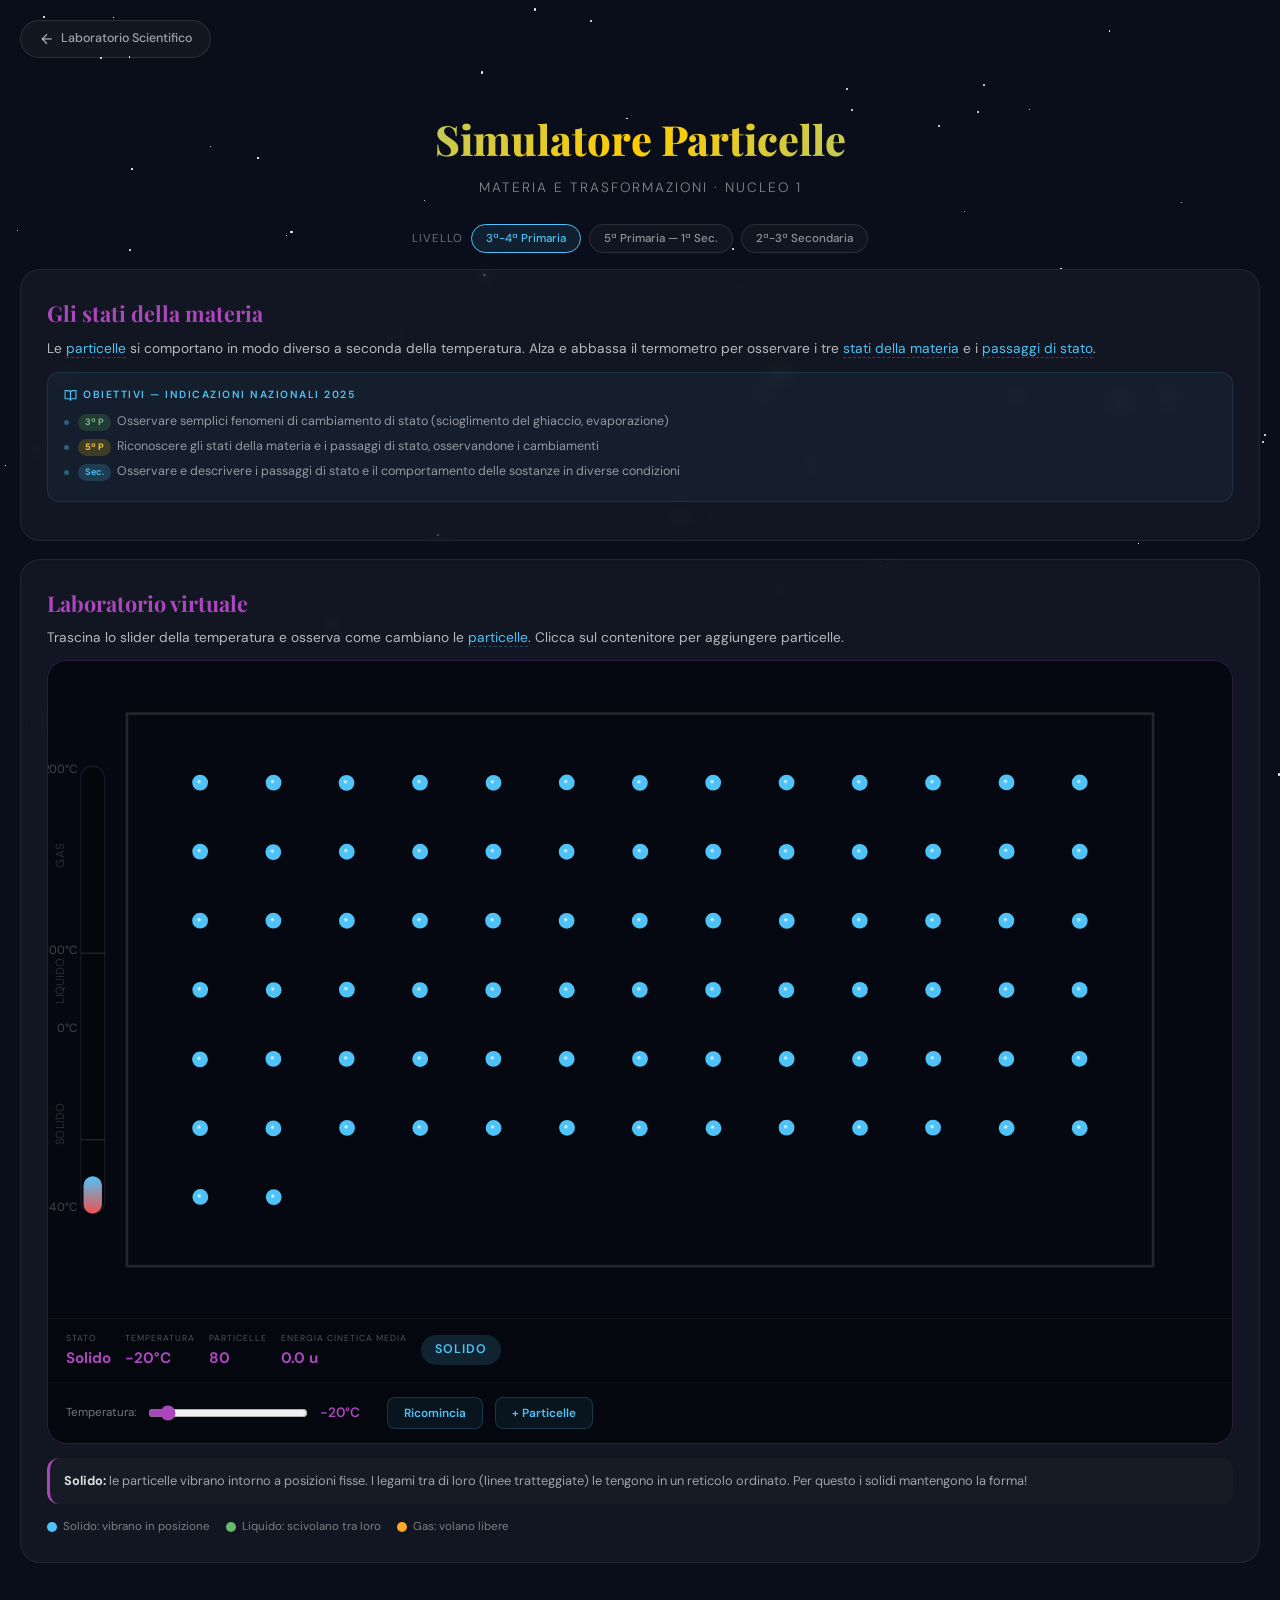
==== n1-particelle.html @ 4020f4d3 "Add files via upload" ====
<!DOCTYPE html>
<html lang="it">
<head>
<meta charset="UTF-8">
<meta name="viewport" content="width=device-width, initial-scale=1.0">
<title>Simulatore Particelle — Laboratorio Scientifico</title>
<link href="https://fonts.googleapis.com/css2?family=DM+Sans:ital,wght@0,300;0,400;0,500;0,600;0,700;1,400&family=Playfair+Display:wght@600;700;800&display=swap" rel="stylesheet">
<link rel="stylesheet" href="shared.css">
<style>
:root { --nucleo-color: var(--n1); }
.sim-box { position:relative; border-radius:var(--radius-lg); overflow:hidden; background:#060a14; border:1px solid var(--n1border); }
#simCanvas { display:block; width:100%; cursor:pointer; }
.sim-strip { display:flex; flex-wrap:wrap; gap:14px; padding:12px 18px; background:rgba(0,0,0,.3); border-top:1px solid rgba(255,255,255,.04); align-items:center; }
.sim-strip .info { display:flex; flex-direction:column; gap:1px; }
.sim-strip .info .lb { font-size:.55rem; text-transform:uppercase; letter-spacing:1px; color:rgba(255,255,255,.3); }
.sim-strip .info .vl { font-size:.95rem; font-weight:700; color:var(--n1); font-variant-numeric:tabular-nums; }
.ctrl-row { display:flex; flex-wrap:wrap; gap:12px; padding:14px 18px; background:rgba(0,0,0,.35); border-top:1px solid rgba(255,255,255,.04); align-items:center; }
.ctrl-row label { font-size:.72rem; color:rgba(255,255,255,.45); white-space:nowrap; }
.ctrl-row input[type="range"] { width:160px; accent-color:var(--n1); }
.ctrl-row .val { color:var(--n1); font-size:.85rem; font-weight:600; min-width:55px; }
.thermo { width:30px; height:140px; background:rgba(0,0,0,.4); border-radius:15px; border:1px solid rgba(255,255,255,.08); position:relative; overflow:hidden; flex-shrink:0; }
.thermo-fill { position:absolute; bottom:0; left:0; right:0; border-radius:0 0 14px 14px; transition:height .3s, background .3s; }
.thermo-label { position:absolute; top:-18px; left:50%; transform:translateX(-50%); font-size:.55rem; color:rgba(255,255,255,.35); text-transform:uppercase; letter-spacing:1px; white-space:nowrap; }
.state-badge { padding:5px 14px; border-radius:20px; font-size:.78rem; font-weight:600; text-transform:uppercase; letter-spacing:1px; transition:var(--transition); }
.state-solid { background:rgba(79,195,247,.15); color:#4fc3f7; }
.state-liquid { background:rgba(102,187,106,.15); color:#66bb6a; }
.state-gas { background:rgba(255,152,0,.15); color:#ffa726; }
.state-plasma { background:rgba(244,67,54,.15); color:#ef5350; }
.legend { display:flex; gap:16px; flex-wrap:wrap; margin-top:14px; }
.legend-item { display:flex; align-items:center; gap:6px; font-size:.72rem; color:rgba(255,255,255,.45); }
.legend-dot { width:10px; height:10px; border-radius:50%; }
</style>
</head>
<body>
<div class="stars-container" id="starsContainer"></div>
<div class="app-container">
  <a href="index.html" class="back-btn"><svg viewBox="0 0 24 24" fill="none" stroke="currentColor" stroke-width="2"><line x1="19" y1="12" x2="5" y2="12"/><polyline points="12 19 5 12 12 5"/></svg> Laboratorio Scientifico</a>
  <header class="page-header">
    <h1>Simulatore Particelle</h1>
    <div class="subtitle">Materia e trasformazioni &middot; Nucleo 1</div>
  </header>
  <div class="complexity-bar">
    <span class="complexity-label">Livello</span>
    <button class="complexity-btn" data-level="1" onclick="setLevel(1)">3&ordf;-4&ordf; Primaria</button>
    <button class="complexity-btn" data-level="2" onclick="setLevel(2)">5&ordf; Primaria &mdash; 1&ordf; Sec.</button>
    <button class="complexity-btn" data-level="3" onclick="setLevel(3)">2&ordf;-3&ordf; Secondaria</button>
  </div>

  <div class="section-panel">
    <h2>Gli stati della materia</h2>
    <p>Le <span class="iper" data-iper="particelle">particelle</span> si comportano in modo diverso a seconda della temperatura. Alza e abbassa il termometro per osservare i tre <span class="iper" data-iper="stati-materia">stati della materia</span> e i <span class="iper" data-iper="passaggi-stato">passaggi di stato</span>.</p>
    <div class="curricolo-box">
      <div class="curricolo-title"><svg viewBox="0 0 24 24" fill="none" stroke="currentColor" stroke-width="2"><path d="M2 3h6a4 4 0 014 4v14a3 3 0 00-3-3H2z"/><path d="M22 3h-6a4 4 0 00-4 4v14a3 3 0 013-3h7z"/></svg> Obiettivi — Indicazioni Nazionali 2025</div>
      <div class="curricolo-obj"><span class="classe-tag tag-3p">3&ordf; P</span> Osservare semplici fenomeni di cambiamento di stato (scioglimento del ghiaccio, evaporazione)</div>
      <div class="curricolo-obj"><span class="classe-tag tag-5p">5&ordf; P</span> Riconoscere gli stati della materia e i passaggi di stato, osservandone i cambiamenti</div>
      <div class="curricolo-obj"><span class="classe-tag tag-sec">Sec.</span> Osservare e descrivere i passaggi di stato e il comportamento delle sostanze in diverse condizioni</div>
    </div>
  </div>

  <div class="section-panel">
    <h2>Laboratorio virtuale</h2>
    <p>Trascina lo slider della temperatura e osserva come cambiano le <span class="iper" data-iper="particelle">particelle</span>. Clicca sul contenitore per aggiungere particelle.</p>
    <div class="sim-box">
      <canvas id="simCanvas" width="900" height="500"></canvas>
      <div class="sim-strip">
        <div class="info"><span class="lb">Stato</span><span class="vl" id="stateLabel">Solido</span></div>
        <div class="info"><span class="lb">Temperatura</span><span class="vl" id="tempLabel">-20&deg;C</span></div>
        <div class="info"><span class="lb">Particelle</span><span class="vl" id="countLabel">80</span></div>
        <div class="info"><span class="lb">Energia cinetica media</span><span class="vl" id="ekLabel">0.2 u</span></div>
        <div class="state-badge state-solid" id="stateBadge">Solido</div>
      </div>
      <div class="ctrl-row">
        <label>Temperatura:</label>
        <input type="range" id="tempSlider" min="-40" max="200" value="-20">
        <span class="val" id="tempVal">-20&deg;C</span>
        <button class="sim-btn" onclick="resetParticles()">Ricomincia</button>
        <button class="sim-btn" onclick="addParticles(20)">+ Particelle</button>
      </div>
    </div>

    <div class="exp-readout" id="readout" style="margin-top:14px">
      Alza la temperatura per vedere le particelle passare dal solido al liquido e poi al gas!
    </div>

    <div class="legend">
      <div class="legend-item"><div class="legend-dot" style="background:#4fc3f7"></div> Solido: vibrano in posizione</div>
      <div class="legend-item"><div class="legend-dot" style="background:#66bb6a"></div> Liquido: scivolano tra loro</div>
      <div class="legend-item"><div class="legend-dot" style="background:#ffa726"></div> Gas: volano libere</div>
    </div>
  </div>
</div>

<script src="glossario.js"></script>
<script>
const cv = document.getElementById('simCanvas');
const cx = cv.getContext('2d');
const tempSlider = document.getElementById('tempSlider');

const W = 900, H = 500;
// Container bounds
const BOX = { x: 60, y: 40, w: 780, h: 420 };

let particles = [];
const PARTICLE_R = 6;

function createParticle(x, y){
  return { x: x || BOX.x + Math.random() * BOX.w, y: y || BOX.y + Math.random() * BOX.h, vx: 0, vy: 0, baseX: 0, baseY: 0 };
}

function initGrid(count){
  particles = [];
  const cols = Math.ceil(Math.sqrt(count * BOX.w / BOX.h));
  const rows = Math.ceil(count / cols);
  const spacingX = BOX.w / (cols + 1);
  const spacingY = BOX.h / (rows + 1);
  let i = 0;
  for(let r = 0; r < rows && i < count; r++){
    for(let c = 0; c < cols && i < count; c++){
      const px = BOX.x + spacingX * (c + 1);
      const py = BOX.y + spacingY * (r + 1);
      const p = createParticle(px, py);
      p.baseX = px; p.baseY = py;
      particles.push(p);
      i++;
    }
  }
}

function resetParticles(){ initGrid(80); }
function addParticles(n){ for(let i=0;i<n;i++) particles.push(createParticle()); }

initGrid(80);

// Click to add
cv.addEventListener('click', function(e){
  const rect = cv.getBoundingClientRect();
  const scaleX = W / rect.width;
  const px = (e.clientX - rect.left) * scaleX;
  const py = (e.clientY - rect.top) * (H / rect.height);
  if(px > BOX.x && px < BOX.x+BOX.w && py > BOX.y && py < BOX.y+BOX.h){
    for(let i=0;i<5;i++) particles.push(createParticle(px + (Math.random()-0.5)*20, py + (Math.random()-0.5)*20));
  }
});

function getState(temp){
  if(temp < 0) return 'solid';
  if(temp < 100) return 'liquid';
  if(temp < 180) return 'gas';
  return 'plasma';
}

function getStateLabel(s){
  return s === 'solid' ? 'Solido' : s === 'liquid' ? 'Liquido' : s === 'gas' ? 'Gas' : 'Plasma';
}

function getColor(s){
  return s === 'solid' ? '#4fc3f7' : s === 'liquid' ? '#66bb6a' : s === 'gas' ? '#ffa726' : '#ef5350';
}

function update(){
  const temp = +tempSlider.value;
  const state = getState(temp);
  const energy = Math.max(0.05, (temp + 40) / 240); // 0-1 normalized

  particles.forEach(p => {
    if(state === 'solid'){
      // Vibrate around base position
      const vibration = energy * 3;
      p.vx = (Math.random() - 0.5) * vibration;
      p.vy = (Math.random() - 0.5) * vibration;
      // Pull back to base
      p.vx += (p.baseX - p.x) * 0.15;
      p.vy += (p.baseY - p.y) * 0.15;
      p.vx *= 0.7;
      p.vy *= 0.7;
    } else if(state === 'liquid'){
      // Slow random movement, stay at bottom
      p.vx += (Math.random() - 0.5) * energy * 1.5;
      p.vy += (Math.random() - 0.5) * energy * 1.5;
      p.vy += 0.15; // gravity keeps them low
      p.vx *= 0.92;
      p.vy *= 0.92;
    } else if(state === 'gas'){
      // Fast random movement
      p.vx += (Math.random() - 0.5) * energy * 3;
      p.vy += (Math.random() - 0.5) * energy * 3;
      p.vx *= 0.96;
      p.vy *= 0.96;
    } else { // plasma
      p.vx += (Math.random() - 0.5) * energy * 6;
      p.vy += (Math.random() - 0.5) * energy * 6;
      p.vx *= 0.97;
      p.vy *= 0.97;
    }

    p.x += p.vx;
    p.y += p.vy;

    // Bounce off container walls
    if(p.x - PARTICLE_R < BOX.x){ p.x = BOX.x + PARTICLE_R; p.vx = Math.abs(p.vx) * 0.8; }
    if(p.x + PARTICLE_R > BOX.x + BOX.w){ p.x = BOX.x + BOX.w - PARTICLE_R; p.vx = -Math.abs(p.vx) * 0.8; }
    if(p.y - PARTICLE_R < BOX.y){ p.y = BOX.y + PARTICLE_R; p.vy = Math.abs(p.vy) * 0.8; }
    if(p.y + PARTICLE_R > BOX.y + BOX.h){ p.y = BOX.y + BOX.h - PARTICLE_R; p.vy = -Math.abs(p.vy) * 0.8; }
  });

  // Simple collision between particles (repulsion)
  for(let i = 0; i < particles.length; i++){
    for(let j = i+1; j < particles.length; j++){
      const dx = particles[j].x - particles[i].x;
      const dy = particles[j].y - particles[i].y;
      const dist = Math.sqrt(dx*dx + dy*dy);
      const minD = PARTICLE_R * 2.2;
      if(dist < minD && dist > 0){
        const force = (minD - dist) / minD * 0.5;
        const fx = (dx/dist) * force;
        const fy = (dy/dist) * force;
        particles[i].vx -= fx;
        particles[i].vy -= fy;
        particles[j].vx += fx;
        particles[j].vy += fy;
      }
    }
  }
}

function draw(){
  const dpr = window.devicePixelRatio || 1;
  cv.width = cv.offsetWidth * dpr;
  cv.height = (cv.offsetWidth / W * H) * dpr;
  cx.scale(dpr, dpr);
  const cw = cv.offsetWidth, ch = cv.offsetWidth / W * H;
  const sc = cw / W;
  cx.save();
  cx.scale(sc, sc);

  const temp = +tempSlider.value;
  const state = getState(temp);
  const color = getColor(state);

  // Background
  cx.fillStyle = '#050810';
  cx.fillRect(0, 0, W, H);

  // Container
  cx.strokeStyle = 'rgba(255,255,255,.12)';
  cx.lineWidth = 2;
  cx.strokeRect(BOX.x, BOX.y, BOX.w, BOX.h);

  // Container fill hint
  if(state === 'liquid'){
    const fillH = BOX.h * 0.45;
    const grd = cx.createLinearGradient(0, BOX.y + BOX.h - fillH, 0, BOX.y + BOX.h);
    grd.addColorStop(0, 'rgba(102,187,106,.03)');
    grd.addColorStop(1, 'rgba(102,187,106,.08)');
    cx.fillStyle = grd;
    cx.fillRect(BOX.x, BOX.y + BOX.h - fillH, BOX.w, fillH);
  }

  // Draw bonds in solid state
  if(state === 'solid'){
    cx.strokeStyle = 'rgba(79,195,247,.1)';
    cx.lineWidth = 1;
    for(let i = 0; i < particles.length; i++){
      for(let j = i+1; j < particles.length; j++){
        const dx = particles[j].x - particles[i].x;
        const dy = particles[j].y - particles[i].y;
        const dist = Math.sqrt(dx*dx + dy*dy);
        if(dist < 35){
          cx.beginPath();
          cx.moveTo(particles[i].x, particles[i].y);
          cx.lineTo(particles[j].x, particles[j].y);
          cx.stroke();
        }
      }
    }
  }

  // Particles
  particles.forEach(p => {
    const speed = Math.sqrt(p.vx*p.vx + p.vy*p.vy);
    // Glow for fast particles
    if(speed > 2){
      cx.beginPath();
      cx.arc(p.x, p.y, PARTICLE_R + 4, 0, Math.PI*2);
      cx.fillStyle = color.replace(')', ',.12)').replace('rgb','rgba');
      cx.fill();
    }
    // Particle
    const g = cx.createRadialGradient(p.x - 1, p.y - 1, 0, p.x, p.y, PARTICLE_R);
    g.addColorStop(0, '#fff');
    g.addColorStop(0.3, color);
    g.addColorStop(1, color.replace(')', ',.6)').replace('rgb','rgba'));
    cx.beginPath();
    cx.arc(p.x, p.y, PARTICLE_R, 0, Math.PI*2);
    cx.fillStyle = g;
    cx.fill();

    // Velocity trail for gas/plasma
    if((state === 'gas' || state === 'plasma') && speed > 1.5){
      cx.beginPath();
      cx.moveTo(p.x, p.y);
      cx.lineTo(p.x - p.vx * 3, p.y - p.vy * 3);
      cx.strokeStyle = color.replace(')', ',.2)').replace('rgb','rgba');
      cx.lineWidth = 2;
      cx.stroke();
    }
  });

  // Thermometer on the left
  const thX = 25, thY = 80, thW = 18, thH = 340;
  cx.fillStyle = 'rgba(0,0,0,.3)';
  cx.beginPath();
  cx.roundRect(thX, thY, thW, thH, 9);
  cx.fill();
  cx.strokeStyle = 'rgba(255,255,255,.08)';
  cx.stroke();
  // Fill
  const fillPct = (temp + 40) / 240;
  const fillH = thH * fillPct;
  const thGrd = cx.createLinearGradient(0, thY + thH - fillH, 0, thY + thH);
  thGrd.addColorStop(0, color);
  thGrd.addColorStop(1, '#ef5350');
  cx.fillStyle = thGrd;
  cx.beginPath();
  cx.roundRect(thX + 2, thY + thH - fillH, thW - 4, fillH, 7);
  cx.fill();
  // Marks
  cx.fillStyle = 'rgba(255,255,255,.25)';
  cx.font = '9px DM Sans';
  cx.textAlign = 'right';
  [{t:'200°C',y:thY+5},{t:'100°C',y:thY+thH*0.42},{t:'0°C',y:thY+thH*0.58+5},{t:'-40°C',y:thY+thH-2}].forEach(m => cx.fillText(m.t, thX-3, m.y));
  // Phase markers
  cx.fillStyle = 'rgba(255,255,255,.12)';
  cx.fillRect(thX, thY + thH * (1 - (0+40)/240), thW, 1); // 0°C
  cx.fillRect(thX, thY + thH * (1 - (100+40)/240), thW, 1); // 100°C

  // Labels
  cx.fillStyle = 'rgba(255,255,255,.15)';
  cx.font = '9px DM Sans';
  cx.textAlign = 'center';
  cx.save();
  cx.translate(12, thY + thH * 0.8);
  cx.rotate(-Math.PI/2);
  cx.fillText('SOLIDO', 0, 0);
  cx.restore();
  cx.save();
  cx.translate(12, thY + thH * 0.48);
  cx.rotate(-Math.PI/2);
  cx.fillText('LIQUIDO', 0, 0);
  cx.restore();
  cx.save();
  cx.translate(12, thY + thH * 0.2);
  cx.rotate(-Math.PI/2);
  cx.fillText('GAS', 0, 0);
  cx.restore();

  cx.restore();

  // Update labels
  const avgEk = particles.reduce((s,p) => s + (p.vx*p.vx + p.vy*p.vy), 0) / particles.length;
  document.getElementById('stateLabel').textContent = getStateLabel(state);
  document.getElementById('tempLabel').textContent = temp + '°C';
  document.getElementById('countLabel').textContent = particles.length;
  document.getElementById('ekLabel').textContent = avgEk.toFixed(1) + ' u';
  document.getElementById('tempVal').textContent = temp + '°C';

  const badge = document.getElementById('stateBadge');
  badge.textContent = getStateLabel(state);
  badge.className = 'state-badge state-' + state;

  // Readout
  let readout = '';
  if(state === 'solid'){
    readout = '<strong>Solido:</strong> le particelle vibrano intorno a posizioni fisse. I legami tra di loro (linee tratteggiate) le tengono in un reticolo ordinato. Per questo i solidi mantengono la forma!';
    if(currentLevel >= 2) readout += '<br><br><strong>Indaga:</strong> L\'energia cinetica \u00e8 bassa. Le forze intermolecolari dominano e mantengono la struttura. La temperatura a cui il solido inizia a fondere (0\u00b0C per l\'acqua) \u00e8 il <em>punto di fusione</em>.';
    if(currentLevel >= 3) readout += '<br><br><strong>Approfondisci:</strong> Nel reticolo cristallino le particelle occupano posizioni a minima energia potenziale. Le vibrazioni sono quantizzate (fononi nel modello di Debye). L\'ampiezza di vibrazione \u00e8 proporzionale a \u221aT.';
  } else if(state === 'liquid'){
    readout = '<strong>Liquido:</strong> le particelle si muovono liberamente ma restano vicine tra loro. Per questo i liquidi prendono la forma del contenitore ma non si espandono come i gas. Nota come si raccolgono in basso per la gravit\u00e0!';
    if(currentLevel >= 2) readout += '<br><br><strong>Indaga:</strong> L\'energia cinetica \u00e8 sufficiente per rompere il reticolo cristallino, ma le forze intermolecolari mantengono le particelle vicine. La <em>viscosit\u00e0</em> misura la resistenza al flusso.';
    if(currentLevel >= 3) readout += '<br><br><strong>Approfondisci:</strong> Il passaggio solido\u2192liquido (fusione) avviene a temperatura costante: l\'energia fornita (calore latente di fusione, 334 J/g per l\'acqua) rompe i legami del reticolo senza aumentare la temperatura. L\'acqua \u00e8 anomala: il ghiaccio \u00e8 meno denso del liquido (legami idrogeno).';
  } else if(state === 'gas'){
    readout = '<strong>Gas:</strong> le particelle volano in tutte le direzioni, rimbalzando contro le pareti del contenitore. Nota le scie di velocit\u00e0! Un gas riempie tutto lo spazio disponibile.';
    if(currentLevel >= 2) readout += '<br><br><strong>Indaga:</strong> L\'energia cinetica supera le forze intermolecolari. Le particelle si muovono in linea retta fino a quando non collidono. La <em>pressione</em> \u00e8 la forza delle particelle che urtano le pareti.';
    if(currentLevel >= 3) readout += '<br><br><strong>Approfondisci:</strong> Per un gas ideale: PV = nRT. L\'energia cinetica media \u00e8 E = 3/2 kT. La distribuzione delle velocit\u00e0 segue Maxwell-Boltzmann. Il calore latente di vaporizzazione dell\'acqua (2260 J/g) \u00e8 molto maggiore di quello di fusione: servono legami molto pi\u00f9 forti da rompere.';
  } else {
    readout = '<strong>Plasma:</strong> a temperature altissime le particelle si muovono cos\u00ec velocemente che gli elettroni si staccano dagli atomi! Il plasma \u00e8 il quarto stato della materia: le stelle sono fatte di plasma.';
    if(currentLevel >= 2) readout += '<br><br><strong>Indaga:</strong> Il plasma \u00e8 un gas ionizzato: gli atomi perdono elettroni a causa dell\'enorme energia. \u00c8 lo stato pi\u00f9 comune nell\'universo (stelle, nebulose, fulmini, insegne al neon).';
    if(currentLevel >= 3) readout += '<br><br><strong>Approfondisci:</strong> Il plasma si forma quando kT \u2248 energia di ionizzazione. \u00c8 elettricamente conduttivo e risponde ai campi elettromagnetici (confinamento magnetico nei tokamak per la fusione nucleare). La lunghezza di Debye \u03bb_D = \u221a(\u03b5\u2080kT/nq\u00b2) definisce la scala di schermatura delle cariche.';
  }
  document.getElementById('readout').innerHTML = readout;
}

function loop(){
  update();
  draw();
  requestAnimationFrame(loop);
}

setTimeout(loop, 150);
window.addEventListener('resize', draw);
</script>
</body>
</html>
---- shared.css ----
/* ============================================
   LABORATORIO SCIENTIFICO — SHARED CSS
   SacraFamiglia education
   ============================================ */

/* === VARIABLES === */
:root {
  --space-bg: #0a0e1a;
  --space-surface: #111827;
  --space-accent: #4fc3f7;
  --space-glow: rgba(79,195,247,0.25);
  --corona: #ffcc02;
  --corona-glow: rgba(255,204,2,0.2);
  --bianco: #ffffff;
  --nero: #1a1a1a;
  --n1: #ab47bc; --n1bg: rgba(171,71,188,0.12); --n1border: rgba(171,71,188,0.25);
  --n2: #ef5350; --n2bg: rgba(239,83,80,0.12); --n2border: rgba(239,83,80,0.25);
  --n3: #66bb6a; --n3bg: rgba(102,187,106,0.12); --n3border: rgba(102,187,106,0.25);
  --n4: #8d6e63; --n4bg: rgba(141,110,99,0.12); --n4border: rgba(141,110,99,0.25);
  --n5: #4fc3f7; --n5bg: rgba(79,195,247,0.12); --n5border: rgba(79,195,247,0.25);
  --font-body: 'DM Sans', sans-serif;
  --font-display: 'Playfair Display', serif;
  --radius: 12px;
  --radius-lg: 20px;
  --transition: 0.3s cubic-bezier(0.4, 0, 0.2, 1);
}

/* === RESET === */
*, *::before, *::after { margin: 0; padding: 0; box-sizing: border-box; }
body {
  font-family: var(--font-body);
  background: var(--space-bg);
  color: var(--bianco);
  overflow-x: hidden;
  min-height: 100vh;
  line-height: 1.6;
}
a { color: var(--space-accent); text-decoration: none; }

/* === STARS === */
.stars-container { position: fixed; inset: 0; z-index: 0; overflow: hidden; pointer-events: none; }
.star { position: absolute; border-radius: 50%; background: #fff; animation: twinkle var(--dur) ease-in-out infinite alternate; }
@keyframes twinkle { 0%{opacity:.15} 100%{opacity:.9} }

/* === LAYOUT === */
.app-container { position: relative; z-index: 1; max-width: 1280px; margin: 0 auto; padding: 20px; }

/* === PAGE HEADER === */
.page-header { text-align: center; padding: 32px 20px 16px; }
.page-header h1 {
  font-family: var(--font-display); font-size: clamp(1.6rem, 3.5vw, 2.6rem); font-weight: 800;
  background: linear-gradient(135deg, var(--space-accent), var(--corona), var(--space-accent));
  -webkit-background-clip: text; -webkit-text-fill-color: transparent; background-clip: text;
}
.page-header .subtitle { font-size: .85rem; color: rgba(255,255,255,.5); font-weight: 300; letter-spacing: 2px; text-transform: uppercase; margin-top: 4px; }
.brand-tag { display: inline-block; margin-top: 10px; padding: 4px 14px; border-radius: 20px; font-size: .62rem; font-weight: 600; letter-spacing: 1.5px; text-transform: uppercase; background: rgba(27,109,63,.22); color: #6dcf97; border: 1px solid rgba(27,109,63,.3); }
.curricolo-ref { text-align: center; margin: 8px 0 18px; font-size: .68rem; color: rgba(255,255,255,.3); font-style: italic; }

/* === BACK BUTTON === */
.back-btn {
  display: inline-flex; align-items: center; gap: 6px;
  padding: 8px 18px; border-radius: 30px;
  border: 1.5px solid rgba(255,255,255,.1);
  background: rgba(255,255,255,.04);
  color: rgba(255,255,255,.6);
  font-family: var(--font-body); font-size: .78rem; font-weight: 500;
  cursor: pointer; transition: var(--transition);
  text-decoration: none; margin-bottom: 16px;
}
.back-btn:hover { border-color: var(--space-accent); color: var(--space-accent); }
.back-btn svg { width: 16px; height: 16px; }

/* === COMPLEXITY SELECTOR === */
.complexity-bar { display: flex; align-items: center; justify-content: center; gap: 8px; padding: 10px 0 16px; flex-wrap: wrap; }
.complexity-label { font-size: .72rem; color: rgba(255,255,255,.4); text-transform: uppercase; letter-spacing: 1px; }
.complexity-btn {
  display: flex; align-items: center; gap: 5px;
  padding: 6px 14px; border-radius: 30px;
  border: 1.5px solid rgba(255,255,255,.1);
  background: rgba(255,255,255,.03);
  color: rgba(255,255,255,.55);
  font-family: var(--font-body); font-size: .72rem; font-weight: 500;
  cursor: pointer; transition: var(--transition);
}
.complexity-btn:hover { border-color: var(--space-accent); color: var(--space-accent); }
.complexity-btn.active { background: rgba(79,195,247,.1); border-color: var(--space-accent); color: var(--space-accent); }

/* === SECTION PANELS === */
.section-panel {
  background: rgba(255,255,255,.035);
  border: 1px solid rgba(255,255,255,.07);
  border-radius: var(--radius-lg);
  padding: 26px;
  margin-bottom: 18px;
  backdrop-filter: blur(8px);
}
.section-panel h2 {
  font-family: var(--font-display); font-size: 1.35rem; font-weight: 700;
  color: var(--nucleo-color, var(--space-accent));
  margin-bottom: 6px;
}
.section-panel h3 { font-size: 1rem; font-weight: 600; color: var(--corona); margin: 16px 0 8px; }
.section-panel p { font-size: .86rem; line-height: 1.7; color: rgba(255,255,255,.7); margin-bottom: 10px; }

/* === CURRICOLO BOX === */
.curricolo-box { background: rgba(79,195,247,.05); border: 1px solid rgba(79,195,247,.12); border-radius: var(--radius); padding: 14px 16px; margin: 12px 0; }
.curricolo-box .curricolo-title { font-size: .65rem; text-transform: uppercase; letter-spacing: 1.5px; color: var(--space-accent); font-weight: 600; margin-bottom: 8px; display: flex; align-items: center; gap: 6px; }
.curricolo-box .curricolo-title svg { width: 13px; height: 13px; }
.curricolo-obj { font-size: .78rem; color: rgba(255,255,255,.55); line-height: 1.6; margin-bottom: 5px; padding-left: 14px; position: relative; }
.curricolo-obj::before { content: ''; position: absolute; left: 0; top: 8px; width: 5px; height: 5px; border-radius: 50%; background: var(--space-accent); opacity: .4; }
.classe-tag { display: inline-block; padding: 1px 7px; border-radius: 10px; font-size: .58rem; font-weight: 600; margin-right: 3px; }
.tag-3p { background: rgba(102,187,106,.18); color: #81c784; }
.tag-5p { background: rgba(255,193,7,.18); color: #ffd54f; }
.tag-sec { background: rgba(79,195,247,.18); color: #4fc3f7; }

/* === HYPERTEXT (ipertesto) === */
.iper { color: var(--space-accent); border-bottom: 1px dashed rgba(79,195,247,.3); cursor: pointer; transition: var(--transition); }
.iper:hover { color: var(--corona); border-color: var(--corona); }
.iper-panel {
  display: none; position: fixed; top: 50%; left: 50%;
  transform: translate(-50%,-50%);
  width: min(500px, 92vw); max-height: 80vh; overflow-y: auto;
  background: #141a2e; border: 1px solid rgba(79,195,247,.2);
  border-radius: var(--radius-lg); padding: 24px;
  z-index: 1000; box-shadow: 0 20px 60px rgba(0,0,0,.55);
  animation: panelIn .25s ease-out;
}
@keyframes panelIn { from{opacity:0;transform:translate(-50%,-48%) scale(.96)} to{opacity:1;transform:translate(-50%,-50%) scale(1)} }
.iper-panel.visible { display: block; }
.iper-panel h4 { font-family: var(--font-display); font-size: 1.1rem; color: var(--space-accent); margin-bottom: 10px; }
.iper-panel p { font-size: .84rem; line-height: 1.7; color: rgba(255,255,255,.7); margin-bottom: 8px; }
.level-tag { display: inline-block; padding: 2px 9px; border-radius: 12px; font-size: .58rem; font-weight: 600; text-transform: uppercase; letter-spacing: 1px; margin-bottom: 8px; }
.level-tag.l1 { background: rgba(76,175,80,.18); color: #81c784; }
.level-tag.l2 { background: rgba(255,193,7,.18); color: #ffd54f; }
.level-tag.l3 { background: rgba(244,67,54,.18); color: #ef9a9a; }
.iper-close { position: absolute; top: 12px; right: 12px; width: 28px; height: 28px; border-radius: 50%; border: none; background: rgba(255,255,255,.07); color: rgba(255,255,255,.5); font-size: 1rem; cursor: pointer; display: flex; align-items: center; justify-content: center; transition: var(--transition); }
.iper-close:hover { background: rgba(255,255,255,.14); color: #fff; }
.overlay { display: none; position: fixed; inset: 0; background: rgba(0,0,0,.55); z-index: 999; }
.overlay.visible { display: block; }

/* === SIM BUTTONS === */
.sim-btn {
  padding: 7px 16px; border-radius: 8px;
  border: 1px solid rgba(79,195,247,.2);
  background: rgba(79,195,247,.07);
  color: var(--space-accent);
  font-family: var(--font-body); font-size: .74rem; font-weight: 600;
  cursor: pointer; transition: var(--transition);
}
.sim-btn:hover { background: rgba(79,195,247,.18); }
.sim-btn.active { background: var(--space-accent); color: var(--space-bg); }

/* === EXPERIMENT AREA === */
.experiment-area {
  display: none; background: rgba(0,0,0,.25);
  border: 1px solid rgba(79,195,247,.1);
  border-radius: var(--radius-lg); padding: 20px;
  margin-top: 14px; animation: panelIn .3s ease-out;
}
.experiment-area.visible { display: block; }
.experiment-area h3 { color: var(--nucleo-color, var(--space-accent)); margin-bottom: 12px; font-size: 1rem; }
.experiment-area canvas { display: block; width: 100%; border-radius: var(--radius); background: #050810; margin-bottom: 10px; }
.exp-controls { display: flex; flex-wrap: wrap; gap: 10px; align-items: center; margin-bottom: 10px; }
.exp-controls label { font-size: .74rem; color: rgba(255,255,255,.5); }
.exp-controls input[type="range"] { width: 110px; accent-color: var(--space-accent); }
.exp-controls span { color: var(--space-accent); font-size: .82rem; min-width: 50px; }
.exp-readout {
  font-size: .8rem; color: rgba(255,255,255,.6); line-height: 1.7;
  padding: 12px 14px;
  background: rgba(255,255,255,.025);
  border-radius: var(--radius);
  border-left: 3px solid var(--nucleo-color, var(--space-accent));
}
.exp-readout strong { color: rgba(255,255,255,.85); }
.exp-readout em { color: var(--corona); font-style: normal; }

/* === CARD GRID === */
.card-grid { display: grid; grid-template-columns: repeat(auto-fit, minmax(260px, 1fr)); gap: 14px; margin-top: 14px; }
.exp-card {
  background: rgba(255,255,255,.035); border: 1px solid rgba(255,255,255,.07);
  border-radius: var(--radius); padding: 20px;
  cursor: pointer; transition: var(--transition);
  position: relative; overflow: hidden;
}
.exp-card::before { content:''; position:absolute; top:0; left:0; right:0; height:3px; background:linear-gradient(90deg, var(--nucleo-color, var(--space-accent)), var(--corona)); transform:scaleX(0); transform-origin:left; transition:var(--transition); }
.exp-card:hover { border-color: rgba(255,255,255,.15); transform: translateY(-2px); }
.exp-card:hover::before { transform: scaleX(1); }
.exp-card h4 { font-size: .88rem; font-weight: 600; color: var(--bianco); margin-bottom: 4px; }
.exp-card p { font-size: .76rem; color: rgba(255,255,255,.45); line-height: 1.5; }
.complexity-dots { display: flex; gap: 4px; margin-top: 8px; }
.complexity-dots .dot { width: 7px; height: 7px; border-radius: 50%; background: rgba(255,255,255,.1); }
.complexity-dots .dot.filled { background: var(--nucleo-color, var(--space-accent)); }
.obj-tag { margin-top: 7px; font-size: .6rem; color: rgba(255,255,255,.3); font-style: italic; }

/* === RESPONSIVE === */
@media (max-width: 768px) {
  .app-container { padding: 10px; }
  .section-panel { padding: 18px 14px; }
  .complexity-bar { gap: 6px; }
  .complexity-btn { padding: 5px 10px; font-size: .68rem; }
}

/* === SCROLLBAR === */
::-webkit-scrollbar { width: 5px; }
::-webkit-scrollbar-track { background: transparent; }
::-webkit-scrollbar-thumb { background: rgba(79,195,247,.2); border-radius: 3px; }
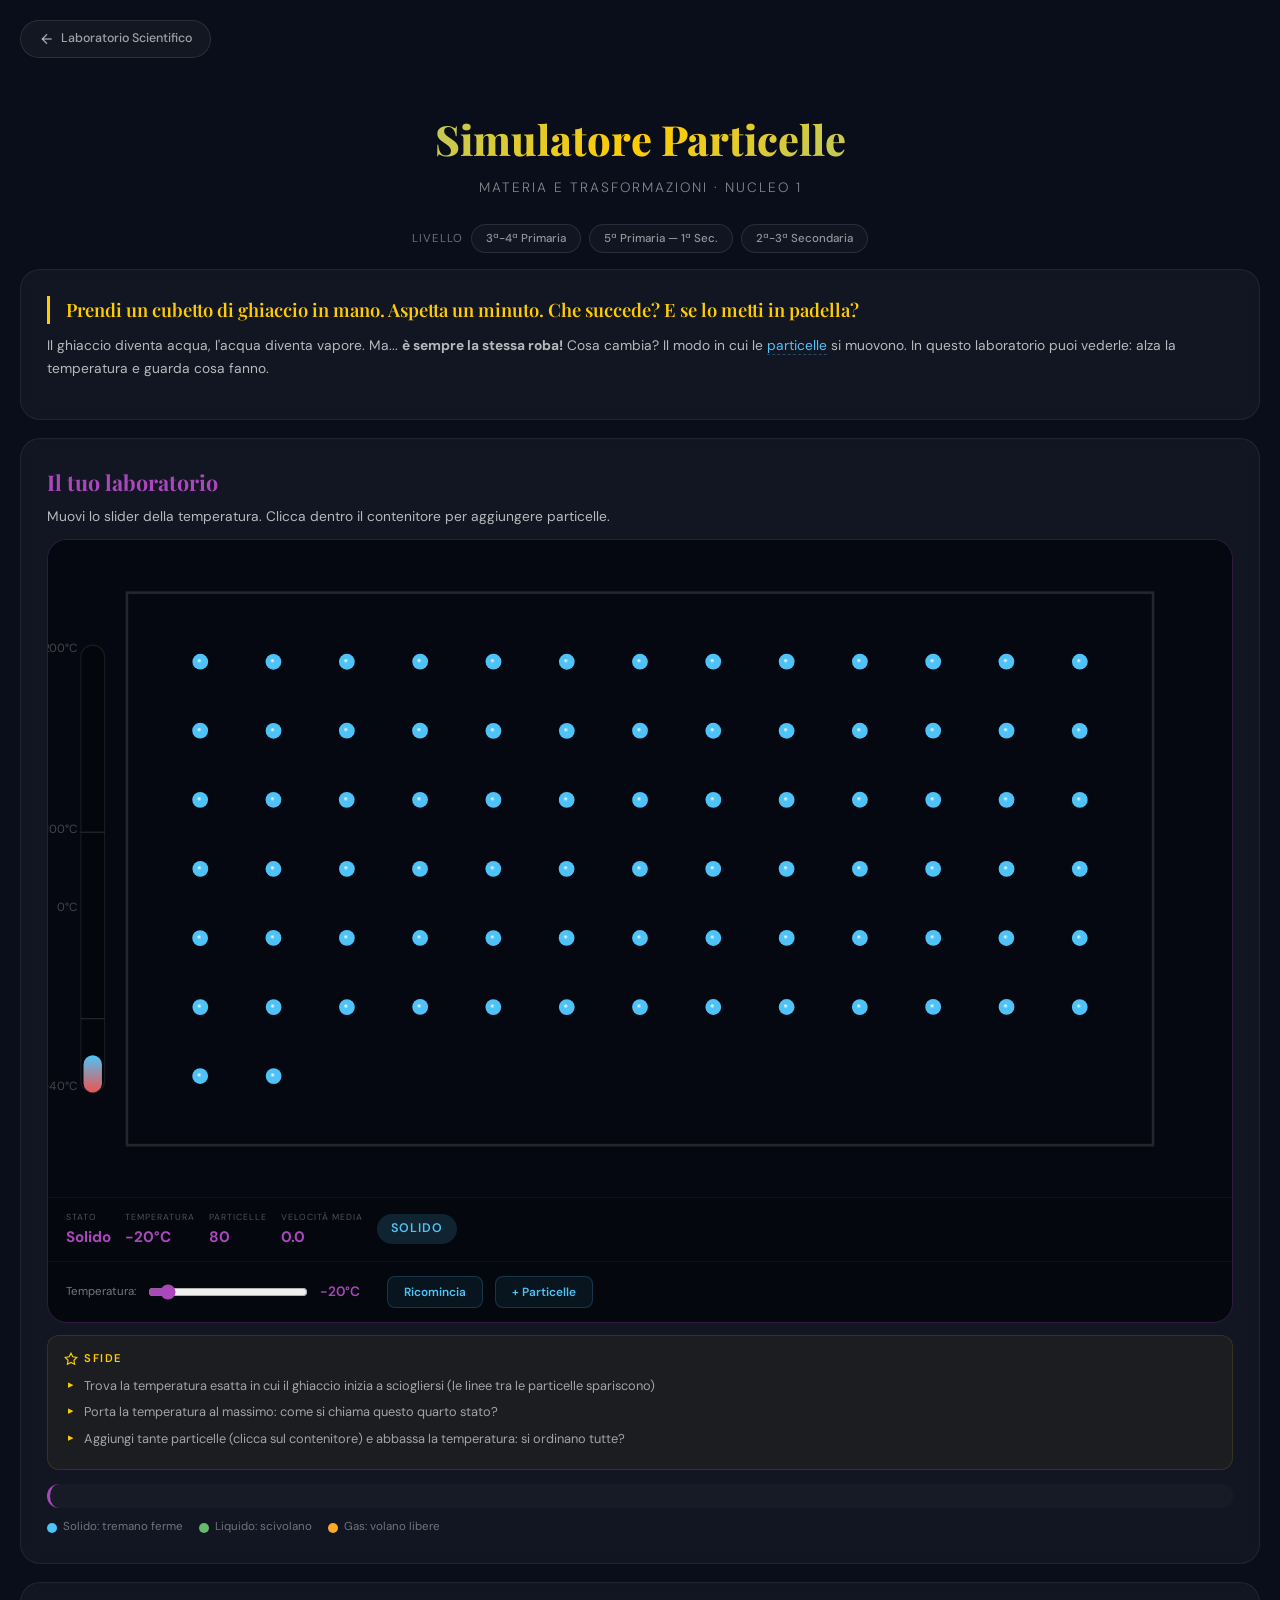
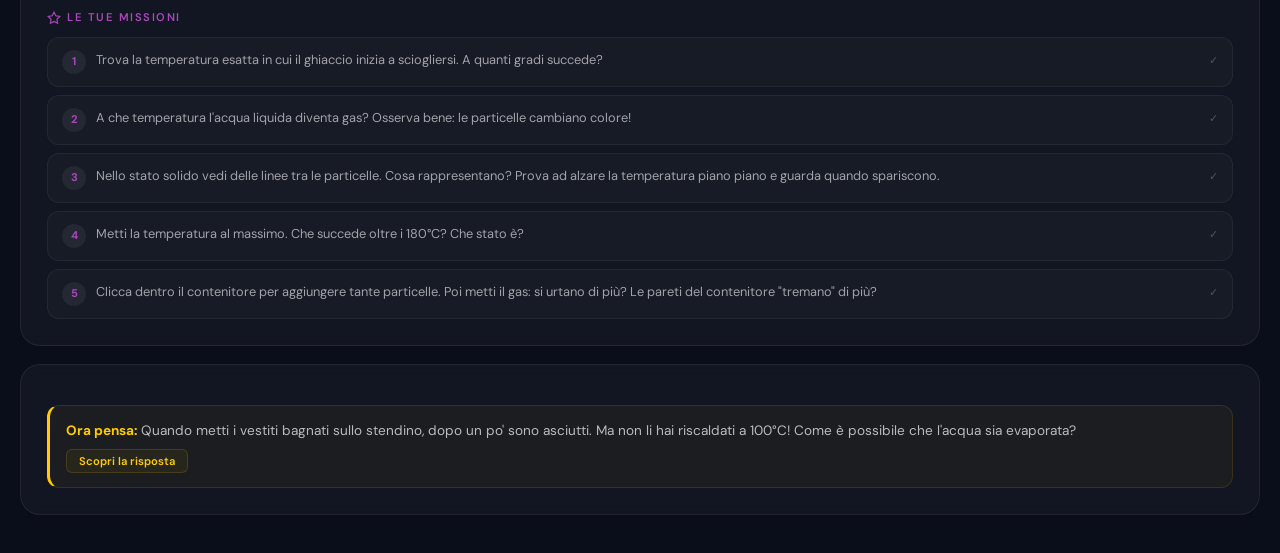
==== commit 0c8da6df: "Add files via upload" ====
--- a/n1-particelle.html
+++ b/n1-particelle.html
@@ -18,16 +18,13 @@
 .ctrl-row label { font-size:.72rem; color:rgba(255,255,255,.45); white-space:nowrap; }
 .ctrl-row input[type="range"] { width:160px; accent-color:var(--n1); }
 .ctrl-row .val { color:var(--n1); font-size:.85rem; font-weight:600; min-width:55px; }
-.thermo { width:30px; height:140px; background:rgba(0,0,0,.4); border-radius:15px; border:1px solid rgba(255,255,255,.08); position:relative; overflow:hidden; flex-shrink:0; }
-.thermo-fill { position:absolute; bottom:0; left:0; right:0; border-radius:0 0 14px 14px; transition:height .3s, background .3s; }
-.thermo-label { position:absolute; top:-18px; left:50%; transform:translateX(-50%); font-size:.55rem; color:rgba(255,255,255,.35); text-transform:uppercase; letter-spacing:1px; white-space:nowrap; }
 .state-badge { padding:5px 14px; border-radius:20px; font-size:.78rem; font-weight:600; text-transform:uppercase; letter-spacing:1px; transition:var(--transition); }
 .state-solid { background:rgba(79,195,247,.15); color:#4fc3f7; }
 .state-liquid { background:rgba(102,187,106,.15); color:#66bb6a; }
 .state-gas { background:rgba(255,152,0,.15); color:#ffa726; }
 .state-plasma { background:rgba(244,67,54,.15); color:#ef5350; }
-.legend { display:flex; gap:16px; flex-wrap:wrap; margin-top:14px; }
-.legend-item { display:flex; align-items:center; gap:6px; font-size:.72rem; color:rgba(255,255,255,.45); }
+.legend { display:flex; gap:16px; flex-wrap:wrap; margin-top:10px; }
+.legend-item { display:flex; align-items:center; gap:6px; font-size:.72rem; color:rgba(255,255,255,.4); }
 .legend-dot { width:10px; height:10px; border-radius:50%; }
 </style>
 </head>
@@ -35,10 +32,7 @@
 <div class="stars-container" id="starsContainer"></div>
 <div class="app-container">
   <a href="index.html" class="back-btn"><svg viewBox="0 0 24 24" fill="none" stroke="currentColor" stroke-width="2"><line x1="19" y1="12" x2="5" y2="12"/><polyline points="12 19 5 12 12 5"/></svg> Laboratorio Scientifico</a>
-  <header class="page-header">
-    <h1>Simulatore Particelle</h1>
-    <div class="subtitle">Materia e trasformazioni &middot; Nucleo 1</div>
-  </header>
+  <header class="page-header"><h1>Simulatore Particelle</h1><div class="subtitle">Materia e trasformazioni &middot; Nucleo 1</div></header>
   <div class="complexity-bar">
     <span class="complexity-label">Livello</span>
     <button class="complexity-btn" data-level="1" onclick="setLevel(1)">3&ordf;-4&ordf; Primaria</button>
@@ -47,26 +41,30 @@
   </div>
 
   <div class="section-panel">
-    <h2>Gli stati della materia</h2>
-    <p>Le <span class="iper" data-iper="particelle">particelle</span> si comportano in modo diverso a seconda della temperatura. Alza e abbassa il termometro per osservare i tre <span class="iper" data-iper="stati-materia">stati della materia</span> e i <span class="iper" data-iper="passaggi-stato">passaggi di stato</span>.</p>
+    <!-- SOCRATIC INTRO -->
+    <div class="intro-question">Prendi un cubetto di ghiaccio in mano. Aspetta un minuto. Che succede? E se lo metti in padella?</div>
+    <p>Il ghiaccio diventa acqua, l'acqua diventa vapore. Ma... <strong>&egrave; sempre la stessa roba!</strong> Cosa cambia? Il modo in cui le <span class="iper" data-iper="particelle">particelle</span> si muovono. In questo laboratorio puoi vederle: alza la temperatura e guarda cosa fanno.</p>
+
+    <!-- CURRICOLO BOX (auto-hidden by glossario.js) -->
     <div class="curricolo-box">
-      <div class="curricolo-title"><svg viewBox="0 0 24 24" fill="none" stroke="currentColor" stroke-width="2"><path d="M2 3h6a4 4 0 014 4v14a3 3 0 00-3-3H2z"/><path d="M22 3h-6a4 4 0 00-4 4v14a3 3 0 013-3h7z"/></svg> Obiettivi — Indicazioni Nazionali 2025</div>
+      <div class="curricolo-title"><svg viewBox="0 0 24 24" fill="none" stroke="currentColor" stroke-width="2"><path d="M2 3h6a4 4 0 014 4v14a3 3 0 00-3-3H2z"/><path d="M22 3h-6a4 4 0 00-4 4v14a3 3 0 013-3h7z"/></svg> Obiettivi &mdash; Indicazioni Nazionali 2025</div>
       <div class="curricolo-obj"><span class="classe-tag tag-3p">3&ordf; P</span> Osservare semplici fenomeni di cambiamento di stato (scioglimento del ghiaccio, evaporazione)</div>
       <div class="curricolo-obj"><span class="classe-tag tag-5p">5&ordf; P</span> Riconoscere gli stati della materia e i passaggi di stato, osservandone i cambiamenti</div>
       <div class="curricolo-obj"><span class="classe-tag tag-sec">Sec.</span> Osservare e descrivere i passaggi di stato e il comportamento delle sostanze in diverse condizioni</div>
     </div>
   </div>
 
+  <!-- SIMULATOR -->
   <div class="section-panel">
-    <h2>Laboratorio virtuale</h2>
-    <p>Trascina lo slider della temperatura e osserva come cambiano le <span class="iper" data-iper="particelle">particelle</span>. Clicca sul contenitore per aggiungere particelle.</p>
+    <h2>Il tuo laboratorio</h2>
+    <p>Muovi lo slider della temperatura. Clicca dentro il contenitore per aggiungere particelle.</p>
     <div class="sim-box">
       <canvas id="simCanvas" width="900" height="500"></canvas>
       <div class="sim-strip">
         <div class="info"><span class="lb">Stato</span><span class="vl" id="stateLabel">Solido</span></div>
         <div class="info"><span class="lb">Temperatura</span><span class="vl" id="tempLabel">-20&deg;C</span></div>
         <div class="info"><span class="lb">Particelle</span><span class="vl" id="countLabel">80</span></div>
-        <div class="info"><span class="lb">Energia cinetica media</span><span class="vl" id="ekLabel">0.2 u</span></div>
+        <div class="info"><span class="lb">Velocit&agrave; media</span><span class="vl" id="ekLabel">0.2</span></div>
         <div class="state-badge state-solid" id="stateBadge">Solido</div>
       </div>
       <div class="ctrl-row">
@@ -78,16 +76,79 @@
       </div>
     </div>
 
-    <div class="exp-readout" id="readout" style="margin-top:14px">
-      Alza la temperatura per vedere le particelle passare dal solido al liquido e poi al gas!
-    </div>
+    <div class="challenge-box">
+      <div class="ch-title"><svg viewBox="0 0 24 24" fill="none" stroke="currentColor" stroke-width="2"><polygon points="12 2 15.09 8.26 22 9.27 17 14.14 18.18 21.02 12 17.77 5.82 21.02 7 14.14 2 9.27 8.91 8.26"/></svg> Sfide</div>
+      <div class="challenge-item">Trova la temperatura esatta in cui il ghiaccio inizia a sciogliersi (le linee tra le particelle spariscono)</div>
+      <div class="challenge-item">Porta la temperatura al massimo: come si chiama questo quarto stato?</div>
+      <div class="challenge-item">Aggiungi tante particelle (clicca sul contenitore) e abbassa la temperatura: si ordinano tutte?</div>
+    </div>
+    <div class="exp-readout" id="readout" style="margin-top:14px"></div>
 
     <div class="legend">
-      <div class="legend-item"><div class="legend-dot" style="background:#4fc3f7"></div> Solido: vibrano in posizione</div>
-      <div class="legend-item"><div class="legend-dot" style="background:#66bb6a"></div> Liquido: scivolano tra loro</div>
+      <div class="legend-item"><div class="legend-dot" style="background:#4fc3f7"></div> Solido: tremano ferme</div>
+      <div class="legend-item"><div class="legend-dot" style="background:#66bb6a"></div> Liquido: scivolano</div>
       <div class="legend-item"><div class="legend-dot" style="background:#ffa726"></div> Gas: volano libere</div>
     </div>
   </div>
+
+  <!-- MISSIONS -->
+  <div class="section-panel">
+    <div class="missions-title"><svg viewBox="0 0 24 24" fill="none" stroke="currentColor" stroke-width="2"><polygon points="12 2 15.09 8.26 22 9.27 17 14.14 18.18 21.02 12 17.77 5.82 21.02 7 14.14 2 9.27 8.91 8.26"/></svg> Le tue missioni</div>
+    <div class="mission-list">
+      <div class="mission-card" onclick="this.classList.toggle('completed');this.classList.toggle('show-hint')">
+        <div class="mission-num">1</div>
+        <div class="mission-text">
+          <p>Trova la temperatura esatta in cui il ghiaccio inizia a sciogliersi. A quanti gradi succede?</p>
+          <div class="mission-hint">La risposta &egrave; 0&deg;C! &Egrave; il punto di fusione dell'acqua. Nota come durante la fusione le linee tra le particelle (i legami) si spezzano.</div>
+        </div>
+        <div class="mission-check">&#10003;</div>
+      </div>
+      <div class="mission-card" onclick="this.classList.toggle('completed');this.classList.toggle('show-hint')">
+        <div class="mission-num">2</div>
+        <div class="mission-text">
+          <p>A che temperatura l'acqua liquida diventa gas? Osserva bene: le particelle cambiano colore!</p>
+          <div class="mission-hint">A 100&deg;C inizia l'ebollizione! Le particelle diventano arancioni e volano libere in tutte le direzioni. Nota le scie di velocit&agrave;.</div>
+        </div>
+        <div class="mission-check">&#10003;</div>
+      </div>
+      <div class="mission-card" onclick="this.classList.toggle('completed');this.classList.toggle('show-hint')">
+        <div class="mission-num">3</div>
+        <div class="mission-text">
+          <p>Nello stato solido vedi delle linee tra le particelle. Cosa rappresentano? Prova ad alzare la temperatura piano piano e guarda quando spariscono.</p>
+          <div class="mission-hint">Le linee sono i legami che tengono unite le particelle nel reticolo cristallino. Quando la temperatura sale abbastanza, l'energia spezza i legami e il solido diventa liquido!</div>
+        </div>
+        <div class="mission-check">&#10003;</div>
+      </div>
+      <div class="mission-card" onclick="this.classList.toggle('completed');this.classList.toggle('show-hint')">
+        <div class="mission-num">4</div>
+        <div class="mission-text">
+          <p>Metti la temperatura al massimo. Che succede oltre i 180&deg;C? Che stato &egrave;?</p>
+          <div class="mission-hint">Oltre i 180&deg;C compare il plasma! Le particelle diventano rosse e si muovono a velocit&agrave; folle. Il plasma &egrave; lo stato della materia pi&ugrave; comune nell'universo: le stelle sono fatte di plasma!</div>
+        </div>
+        <div class="mission-check">&#10003;</div>
+      </div>
+      <div class="mission-card" onclick="this.classList.toggle('completed');this.classList.toggle('show-hint')">
+        <div class="mission-num">5</div>
+        <div class="mission-text">
+          <p>Clicca dentro il contenitore per aggiungere tante particelle. Poi metti il gas: si urtano di pi&ugrave;? Le pareti del contenitore "tremano" di pi&ugrave;?</p>
+          <div class="mission-hint">Pi&ugrave; particelle = pi&ugrave; urti contro le pareti = pi&ugrave; pressione! &Egrave; per questo che un palloncino scoppia se lo riempi troppo d'aria.</div>
+        </div>
+        <div class="mission-check">&#10003;</div>
+      </div>
+    </div>
+  </div>
+
+  <!-- THINK BOX -->
+  <div class="section-panel">
+    <div class="think-box">
+      <div class="think-q"><strong>Ora pensa:</strong> Quando metti i vestiti bagnati sullo stendino, dopo un po' sono asciutti. Ma non li hai riscaldati a 100&deg;C! Come &egrave; possibile che l'acqua sia evaporata?</div>
+      <button class="think-reveal">Scopri la risposta</button>
+      <div class="think-answer">
+        <p>L'evaporazione avviene anche sotto i 100&deg;C! Le particelle di acqua sulla superficie hanno energie diverse: alcune sono abbastanza veloci da "scappare" dal liquido anche a temperatura ambiente. A 100&deg;C bollono tutte insieme, ma l'evaporazione lenta succede sempre. Ecco perch&eacute; le pozzanghere si asciugano anche d'inverno!</p>
+      </div>
+    </div>
+  </div>
+
 </div>
 
 <script src="glossario.js"></script>
@@ -95,309 +156,166 @@
 const cv = document.getElementById('simCanvas');
 const cx = cv.getContext('2d');
 const tempSlider = document.getElementById('tempSlider');
-
 const W = 900, H = 500;
-// Container bounds
 const BOX = { x: 60, y: 40, w: 780, h: 420 };
-
 let particles = [];
-const PARTICLE_R = 6;
+const PR = 6;
 
 function createParticle(x, y){
-  return { x: x || BOX.x + Math.random() * BOX.w, y: y || BOX.y + Math.random() * BOX.h, vx: 0, vy: 0, baseX: 0, baseY: 0 };
+  return { x: x||BOX.x+Math.random()*BOX.w, y: y||BOX.y+Math.random()*BOX.h, vx:0, vy:0, baseX:0, baseY:0 };
 }
-
-function initGrid(count){
-  particles = [];
-  const cols = Math.ceil(Math.sqrt(count * BOX.w / BOX.h));
-  const rows = Math.ceil(count / cols);
-  const spacingX = BOX.w / (cols + 1);
-  const spacingY = BOX.h / (rows + 1);
-  let i = 0;
-  for(let r = 0; r < rows && i < count; r++){
-    for(let c = 0; c < cols && i < count; c++){
-      const px = BOX.x + spacingX * (c + 1);
-      const py = BOX.y + spacingY * (r + 1);
-      const p = createParticle(px, py);
-      p.baseX = px; p.baseY = py;
-      particles.push(p);
-      i++;
-    }
+function initGrid(n){
+  particles=[];
+  const cols=Math.ceil(Math.sqrt(n*BOX.w/BOX.h)), rows=Math.ceil(n/cols);
+  const sx=BOX.w/(cols+1), sy=BOX.h/(rows+1);
+  let i=0;
+  for(let r=0;r<rows&&i<n;r++) for(let c=0;c<cols&&i<n;c++){
+    const px=BOX.x+sx*(c+1), py=BOX.y+sy*(r+1);
+    const p=createParticle(px,py); p.baseX=px; p.baseY=py;
+    particles.push(p); i++;
   }
 }
-
 function resetParticles(){ initGrid(80); }
 function addParticles(n){ for(let i=0;i<n;i++) particles.push(createParticle()); }
-
 initGrid(80);
 
-// Click to add
 cv.addEventListener('click', function(e){
-  const rect = cv.getBoundingClientRect();
-  const scaleX = W / rect.width;
-  const px = (e.clientX - rect.left) * scaleX;
-  const py = (e.clientY - rect.top) * (H / rect.height);
-  if(px > BOX.x && px < BOX.x+BOX.w && py > BOX.y && py < BOX.y+BOX.h){
-    for(let i=0;i<5;i++) particles.push(createParticle(px + (Math.random()-0.5)*20, py + (Math.random()-0.5)*20));
-  }
+  const rect=cv.getBoundingClientRect(), scX=W/rect.width;
+  const px=(e.clientX-rect.left)*scX, py=(e.clientY-rect.top)*(H/rect.height);
+  if(px>BOX.x&&px<BOX.x+BOX.w&&py>BOX.y&&py<BOX.y+BOX.h)
+    for(let i=0;i<5;i++) particles.push(createParticle(px+(Math.random()-.5)*20, py+(Math.random()-.5)*20));
 });
 
-function getState(temp){
-  if(temp < 0) return 'solid';
-  if(temp < 100) return 'liquid';
-  if(temp < 180) return 'gas';
-  return 'plasma';
+function getState(t){ return t<0?'solid':t<100?'liquid':t<180?'gas':'plasma'; }
+function getStateIt(s){ return s==='solid'?'Solido':s==='liquid'?'Liquido':s==='gas'?'Gas':'Plasma'; }
+function getColor(s){ return s==='solid'?'#4fc3f7':s==='liquid'?'#66bb6a':s==='gas'?'#ffa726':'#ef5350'; }
+
+function update(){
+  const temp=+tempSlider.value, state=getState(temp), energy=Math.max(0.05,(temp+40)/240);
+  particles.forEach(p=>{
+    if(state==='solid'){
+      p.vx=(Math.random()-.5)*energy*3; p.vy=(Math.random()-.5)*energy*3;
+      p.vx+=(p.baseX-p.x)*.15; p.vy+=(p.baseY-p.y)*.15;
+      p.vx*=.7; p.vy*=.7;
+    } else if(state==='liquid'){
+      p.vx+=(Math.random()-.5)*energy*1.5; p.vy+=(Math.random()-.5)*energy*1.5;
+      p.vy+=.15; p.vx*=.92; p.vy*=.92;
+    } else if(state==='gas'){
+      p.vx+=(Math.random()-.5)*energy*3; p.vy+=(Math.random()-.5)*energy*3;
+      p.vx*=.96; p.vy*=.96;
+    } else {
+      p.vx+=(Math.random()-.5)*energy*6; p.vy+=(Math.random()-.5)*energy*6;
+      p.vx*=.97; p.vy*=.97;
+    }
+    p.x+=p.vx; p.y+=p.vy;
+    if(p.x-PR<BOX.x){p.x=BOX.x+PR;p.vx=Math.abs(p.vx)*.8;}
+    if(p.x+PR>BOX.x+BOX.w){p.x=BOX.x+BOX.w-PR;p.vx=-Math.abs(p.vx)*.8;}
+    if(p.y-PR<BOX.y){p.y=BOX.y+PR;p.vy=Math.abs(p.vy)*.8;}
+    if(p.y+PR>BOX.y+BOX.h){p.y=BOX.y+BOX.h-PR;p.vy=-Math.abs(p.vy)*.8;}
+  });
+  for(let i=0;i<particles.length;i++) for(let j=i+1;j<particles.length;j++){
+    const dx=particles[j].x-particles[i].x, dy=particles[j].y-particles[i].y;
+    const dist=Math.sqrt(dx*dx+dy*dy), minD=PR*2.2;
+    if(dist<minD&&dist>0){
+      const f=(minD-dist)/minD*.5, fx=(dx/dist)*f, fy=(dy/dist)*f;
+      particles[i].vx-=fx; particles[i].vy-=fy;
+      particles[j].vx+=fx; particles[j].vy+=fy;
+    }
+  }
 }
 
-function getStateLabel(s){
-  return s === 'solid' ? 'Solido' : s === 'liquid' ? 'Liquido' : s === 'gas' ? 'Gas' : 'Plasma';
-}
-
-function getColor(s){
-  return s === 'solid' ? '#4fc3f7' : s === 'liquid' ? '#66bb6a' : s === 'gas' ? '#ffa726' : '#ef5350';
-}
-
-function update(){
-  const temp = +tempSlider.value;
-  const state = getState(temp);
-  const energy = Math.max(0.05, (temp + 40) / 240); // 0-1 normalized
-
-  particles.forEach(p => {
-    if(state === 'solid'){
-      // Vibrate around base position
-      const vibration = energy * 3;
-      p.vx = (Math.random() - 0.5) * vibration;
-      p.vy = (Math.random() - 0.5) * vibration;
-      // Pull back to base
-      p.vx += (p.baseX - p.x) * 0.15;
-      p.vy += (p.baseY - p.y) * 0.15;
-      p.vx *= 0.7;
-      p.vy *= 0.7;
-    } else if(state === 'liquid'){
-      // Slow random movement, stay at bottom
-      p.vx += (Math.random() - 0.5) * energy * 1.5;
-      p.vy += (Math.random() - 0.5) * energy * 1.5;
-      p.vy += 0.15; // gravity keeps them low
-      p.vx *= 0.92;
-      p.vy *= 0.92;
-    } else if(state === 'gas'){
-      // Fast random movement
-      p.vx += (Math.random() - 0.5) * energy * 3;
-      p.vy += (Math.random() - 0.5) * energy * 3;
-      p.vx *= 0.96;
-      p.vy *= 0.96;
-    } else { // plasma
-      p.vx += (Math.random() - 0.5) * energy * 6;
-      p.vy += (Math.random() - 0.5) * energy * 6;
-      p.vx *= 0.97;
-      p.vy *= 0.97;
-    }
-
-    p.x += p.vx;
-    p.y += p.vy;
-
-    // Bounce off container walls
-    if(p.x - PARTICLE_R < BOX.x){ p.x = BOX.x + PARTICLE_R; p.vx = Math.abs(p.vx) * 0.8; }
-    if(p.x + PARTICLE_R > BOX.x + BOX.w){ p.x = BOX.x + BOX.w - PARTICLE_R; p.vx = -Math.abs(p.vx) * 0.8; }
-    if(p.y - PARTICLE_R < BOX.y){ p.y = BOX.y + PARTICLE_R; p.vy = Math.abs(p.vy) * 0.8; }
-    if(p.y + PARTICLE_R > BOX.y + BOX.h){ p.y = BOX.y + BOX.h - PARTICLE_R; p.vy = -Math.abs(p.vy) * 0.8; }
-  });
-
-  // Simple collision between particles (repulsion)
-  for(let i = 0; i < particles.length; i++){
-    for(let j = i+1; j < particles.length; j++){
-      const dx = particles[j].x - particles[i].x;
-      const dy = particles[j].y - particles[i].y;
-      const dist = Math.sqrt(dx*dx + dy*dy);
-      const minD = PARTICLE_R * 2.2;
-      if(dist < minD && dist > 0){
-        const force = (minD - dist) / minD * 0.5;
-        const fx = (dx/dist) * force;
-        const fy = (dy/dist) * force;
-        particles[i].vx -= fx;
-        particles[i].vy -= fy;
-        particles[j].vx += fx;
-        particles[j].vy += fy;
+function draw(){
+  const dpr=window.devicePixelRatio||1;
+  cv.width=cv.offsetWidth*dpr; cv.height=(cv.offsetWidth/W*H)*dpr;
+  cx.scale(dpr,dpr);
+  const sc=cv.offsetWidth/W;
+  cx.save(); cx.scale(sc,sc);
+
+  const temp=+tempSlider.value, state=getState(temp), color=getColor(state);
+  cx.fillStyle='#050810'; cx.fillRect(0,0,W,H);
+  cx.strokeStyle='rgba(255,255,255,.12)'; cx.lineWidth=2; cx.strokeRect(BOX.x,BOX.y,BOX.w,BOX.h);
+
+  if(state==='liquid'){
+    const fH=BOX.h*.45, gy=BOX.y+BOX.h-fH;
+    const grd=cx.createLinearGradient(0,gy,0,BOX.y+BOX.h);
+    grd.addColorStop(0,'rgba(102,187,106,.03)'); grd.addColorStop(1,'rgba(102,187,106,.08)');
+    cx.fillStyle=grd; cx.fillRect(BOX.x+3,gy,BOX.w-6,fH);
+  }
+
+  // Bonds in solid
+  if(state==='solid'){
+    cx.strokeStyle='rgba(79,195,247,.1)'; cx.lineWidth=1;
+    for(let i=0;i<particles.length;i++) for(let j=i+1;j<particles.length;j++){
+      const dx=particles[j].x-particles[i].x, dy=particles[j].y-particles[i].y;
+      if(Math.sqrt(dx*dx+dy*dy)<35){
+        cx.beginPath(); cx.moveTo(particles[i].x,particles[i].y); cx.lineTo(particles[j].x,particles[j].y); cx.stroke();
       }
     }
   }
-}
-
-function draw(){
-  const dpr = window.devicePixelRatio || 1;
-  cv.width = cv.offsetWidth * dpr;
-  cv.height = (cv.offsetWidth / W * H) * dpr;
-  cx.scale(dpr, dpr);
-  const cw = cv.offsetWidth, ch = cv.offsetWidth / W * H;
-  const sc = cw / W;
-  cx.save();
-  cx.scale(sc, sc);
-
-  const temp = +tempSlider.value;
-  const state = getState(temp);
-  const color = getColor(state);
-
-  // Background
-  cx.fillStyle = '#050810';
-  cx.fillRect(0, 0, W, H);
-
-  // Container
-  cx.strokeStyle = 'rgba(255,255,255,.12)';
-  cx.lineWidth = 2;
-  cx.strokeRect(BOX.x, BOX.y, BOX.w, BOX.h);
-
-  // Container fill hint
-  if(state === 'liquid'){
-    const fillH = BOX.h * 0.45;
-    const grd = cx.createLinearGradient(0, BOX.y + BOX.h - fillH, 0, BOX.y + BOX.h);
-    grd.addColorStop(0, 'rgba(102,187,106,.03)');
-    grd.addColorStop(1, 'rgba(102,187,106,.08)');
-    cx.fillStyle = grd;
-    cx.fillRect(BOX.x, BOX.y + BOX.h - fillH, BOX.w, fillH);
-  }
-
-  // Draw bonds in solid state
-  if(state === 'solid'){
-    cx.strokeStyle = 'rgba(79,195,247,.1)';
-    cx.lineWidth = 1;
-    for(let i = 0; i < particles.length; i++){
-      for(let j = i+1; j < particles.length; j++){
-        const dx = particles[j].x - particles[i].x;
-        const dy = particles[j].y - particles[i].y;
-        const dist = Math.sqrt(dx*dx + dy*dy);
-        if(dist < 35){
-          cx.beginPath();
-          cx.moveTo(particles[i].x, particles[i].y);
-          cx.lineTo(particles[j].x, particles[j].y);
-          cx.stroke();
-        }
-      }
-    }
-  }
 
   // Particles
-  particles.forEach(p => {
-    const speed = Math.sqrt(p.vx*p.vx + p.vy*p.vy);
-    // Glow for fast particles
-    if(speed > 2){
-      cx.beginPath();
-      cx.arc(p.x, p.y, PARTICLE_R + 4, 0, Math.PI*2);
-      cx.fillStyle = color.replace(')', ',.12)').replace('rgb','rgba');
-      cx.fill();
-    }
-    // Particle
-    const g = cx.createRadialGradient(p.x - 1, p.y - 1, 0, p.x, p.y, PARTICLE_R);
-    g.addColorStop(0, '#fff');
-    g.addColorStop(0.3, color);
-    g.addColorStop(1, color.replace(')', ',.6)').replace('rgb','rgba'));
-    cx.beginPath();
-    cx.arc(p.x, p.y, PARTICLE_R, 0, Math.PI*2);
-    cx.fillStyle = g;
-    cx.fill();
-
-    // Velocity trail for gas/plasma
-    if((state === 'gas' || state === 'plasma') && speed > 1.5){
-      cx.beginPath();
-      cx.moveTo(p.x, p.y);
-      cx.lineTo(p.x - p.vx * 3, p.y - p.vy * 3);
-      cx.strokeStyle = color.replace(')', ',.2)').replace('rgb','rgba');
-      cx.lineWidth = 2;
-      cx.stroke();
+  particles.forEach(p=>{
+    const speed=Math.sqrt(p.vx*p.vx+p.vy*p.vy);
+    if(speed>2){cx.beginPath();cx.arc(p.x,p.y,PR+4,0,Math.PI*2);cx.fillStyle=color.replace(')',',0.12)').replace('rgb','rgba');cx.fill();}
+    const g=cx.createRadialGradient(p.x-1,p.y-1,0,p.x,p.y,PR);
+    g.addColorStop(0,'#fff'); g.addColorStop(.3,color); g.addColorStop(1,color.replace(')',',0.6)').replace('rgb','rgba'));
+    cx.beginPath(); cx.arc(p.x,p.y,PR,0,Math.PI*2); cx.fillStyle=g; cx.fill();
+    if((state==='gas'||state==='plasma')&&speed>1.5){
+      cx.beginPath(); cx.moveTo(p.x,p.y); cx.lineTo(p.x-p.vx*3,p.y-p.vy*3);
+      cx.strokeStyle=color.replace(')',',0.2)').replace('rgb','rgba'); cx.lineWidth=2; cx.stroke();
     }
   });
 
-  // Thermometer on the left
-  const thX = 25, thY = 80, thW = 18, thH = 340;
-  cx.fillStyle = 'rgba(0,0,0,.3)';
-  cx.beginPath();
-  cx.roundRect(thX, thY, thW, thH, 9);
-  cx.fill();
-  cx.strokeStyle = 'rgba(255,255,255,.08)';
-  cx.stroke();
-  // Fill
-  const fillPct = (temp + 40) / 240;
-  const fillH = thH * fillPct;
-  const thGrd = cx.createLinearGradient(0, thY + thH - fillH, 0, thY + thH);
-  thGrd.addColorStop(0, color);
-  thGrd.addColorStop(1, '#ef5350');
-  cx.fillStyle = thGrd;
-  cx.beginPath();
-  cx.roundRect(thX + 2, thY + thH - fillH, thW - 4, fillH, 7);
-  cx.fill();
-  // Marks
-  cx.fillStyle = 'rgba(255,255,255,.25)';
-  cx.font = '9px DM Sans';
-  cx.textAlign = 'right';
-  [{t:'200°C',y:thY+5},{t:'100°C',y:thY+thH*0.42},{t:'0°C',y:thY+thH*0.58+5},{t:'-40°C',y:thY+thH-2}].forEach(m => cx.fillText(m.t, thX-3, m.y));
-  // Phase markers
-  cx.fillStyle = 'rgba(255,255,255,.12)';
-  cx.fillRect(thX, thY + thH * (1 - (0+40)/240), thW, 1); // 0°C
-  cx.fillRect(thX, thY + thH * (1 - (100+40)/240), thW, 1); // 100°C
+  // Thermometer
+  const thX=25,thY=80,thW=18,thH=340;
+  cx.fillStyle='rgba(0,0,0,.3)'; cx.beginPath(); cx.roundRect(thX,thY,thW,thH,9); cx.fill();
+  cx.strokeStyle='rgba(255,255,255,.08)'; cx.stroke();
+  const fillPct=(temp+40)/240, fillH=thH*fillPct;
+  const tg=cx.createLinearGradient(0,thY+thH-fillH,0,thY+thH);
+  tg.addColorStop(0,color); tg.addColorStop(1,'#ef5350');
+  cx.fillStyle=tg; cx.beginPath(); cx.roundRect(thX+2,thY+thH-fillH,thW-4,fillH,7); cx.fill();
+  cx.fillStyle='rgba(255,255,255,.25)'; cx.font='9px DM Sans'; cx.textAlign='right';
+  [{t:'200°C',y:thY+5},{t:'100°C',y:thY+thH*.42},{t:'0°C',y:thY+thH*.58+5},{t:'-40°C',y:thY+thH-2}].forEach(m=>cx.fillText(m.t,thX-3,m.y));
+  cx.fillStyle='rgba(255,255,255,.12)';
+  cx.fillRect(thX,thY+thH*(1-(0+40)/240),thW,1);
+  cx.fillRect(thX,thY+thH*(1-(100+40)/240),thW,1);
+  cx.restore();
 
   // Labels
-  cx.fillStyle = 'rgba(255,255,255,.15)';
-  cx.font = '9px DM Sans';
-  cx.textAlign = 'center';
-  cx.save();
-  cx.translate(12, thY + thH * 0.8);
-  cx.rotate(-Math.PI/2);
-  cx.fillText('SOLIDO', 0, 0);
-  cx.restore();
-  cx.save();
-  cx.translate(12, thY + thH * 0.48);
-  cx.rotate(-Math.PI/2);
-  cx.fillText('LIQUIDO', 0, 0);
-  cx.restore();
-  cx.save();
-  cx.translate(12, thY + thH * 0.2);
-  cx.rotate(-Math.PI/2);
-  cx.fillText('GAS', 0, 0);
-  cx.restore();
-
-  cx.restore();
-
-  // Update labels
-  const avgEk = particles.reduce((s,p) => s + (p.vx*p.vx + p.vy*p.vy), 0) / particles.length;
-  document.getElementById('stateLabel').textContent = getStateLabel(state);
-  document.getElementById('tempLabel').textContent = temp + '°C';
-  document.getElementById('countLabel').textContent = particles.length;
-  document.getElementById('ekLabel').textContent = avgEk.toFixed(1) + ' u';
-  document.getElementById('tempVal').textContent = temp + '°C';
-
-  const badge = document.getElementById('stateBadge');
-  badge.textContent = getStateLabel(state);
-  badge.className = 'state-badge state-' + state;
+  const avgEk=particles.reduce((s,p)=>s+(p.vx*p.vx+p.vy*p.vy),0)/particles.length;
+  document.getElementById('stateLabel').textContent=getStateIt(state);
+  document.getElementById('tempLabel').textContent=temp+'°C';
+  document.getElementById('countLabel').textContent=particles.length;
+  document.getElementById('ekLabel').textContent=avgEk.toFixed(1);
+  document.getElementById('tempVal').textContent=temp+'°C';
+  const badge=document.getElementById('stateBadge');
+  badge.textContent=getStateIt(state); badge.className='state-badge state-'+state;
 
   // Readout
-  let readout = '';
-  if(state === 'solid'){
-    readout = '<strong>Solido:</strong> le particelle vibrano intorno a posizioni fisse. I legami tra di loro (linee tratteggiate) le tengono in un reticolo ordinato. Per questo i solidi mantengono la forma!';
-    if(currentLevel >= 2) readout += '<br><br><strong>Indaga:</strong> L\'energia cinetica \u00e8 bassa. Le forze intermolecolari dominano e mantengono la struttura. La temperatura a cui il solido inizia a fondere (0\u00b0C per l\'acqua) \u00e8 il <em>punto di fusione</em>.';
-    if(currentLevel >= 3) readout += '<br><br><strong>Approfondisci:</strong> Nel reticolo cristallino le particelle occupano posizioni a minima energia potenziale. Le vibrazioni sono quantizzate (fononi nel modello di Debye). L\'ampiezza di vibrazione \u00e8 proporzionale a \u221aT.';
-  } else if(state === 'liquid'){
-    readout = '<strong>Liquido:</strong> le particelle si muovono liberamente ma restano vicine tra loro. Per questo i liquidi prendono la forma del contenitore ma non si espandono come i gas. Nota come si raccolgono in basso per la gravit\u00e0!';
-    if(currentLevel >= 2) readout += '<br><br><strong>Indaga:</strong> L\'energia cinetica \u00e8 sufficiente per rompere il reticolo cristallino, ma le forze intermolecolari mantengono le particelle vicine. La <em>viscosit\u00e0</em> misura la resistenza al flusso.';
-    if(currentLevel >= 3) readout += '<br><br><strong>Approfondisci:</strong> Il passaggio solido\u2192liquido (fusione) avviene a temperatura costante: l\'energia fornita (calore latente di fusione, 334 J/g per l\'acqua) rompe i legami del reticolo senza aumentare la temperatura. L\'acqua \u00e8 anomala: il ghiaccio \u00e8 meno denso del liquido (legami idrogeno).';
-  } else if(state === 'gas'){
-    readout = '<strong>Gas:</strong> le particelle volano in tutte le direzioni, rimbalzando contro le pareti del contenitore. Nota le scie di velocit\u00e0! Un gas riempie tutto lo spazio disponibile.';
-    if(currentLevel >= 2) readout += '<br><br><strong>Indaga:</strong> L\'energia cinetica supera le forze intermolecolari. Le particelle si muovono in linea retta fino a quando non collidono. La <em>pressione</em> \u00e8 la forza delle particelle che urtano le pareti.';
-    if(currentLevel >= 3) readout += '<br><br><strong>Approfondisci:</strong> Per un gas ideale: PV = nRT. L\'energia cinetica media \u00e8 E = 3/2 kT. La distribuzione delle velocit\u00e0 segue Maxwell-Boltzmann. Il calore latente di vaporizzazione dell\'acqua (2260 J/g) \u00e8 molto maggiore di quello di fusione: servono legami molto pi\u00f9 forti da rompere.';
+  let rd='';
+  if(state==='solid'){
+    rd='<strong>Solido:</strong> le particelle tremano ferme al loro posto, tenute insieme dai legami (le linee che vedi). Per questo i solidi mantengono la forma: provaci, prendi in mano un sasso e non si deforma!';
+    if(currentLevel>=2) rd+='<br><br><strong>Indaga:</strong> L\'energia cinetica \u00e8 bassa. Le forze intermolecolari dominano. La temperatura di fusione (0\u00b0C per l\'acqua) \u00e8 il punto in cui l\'energia \u00e8 sufficiente a rompere il reticolo.';
+    if(currentLevel>=3) rd+='<br><br><strong>Approfondisci:</strong> Le vibrazioni nel reticolo sono quantizzate (fononi). L\'ampiezza \u221d \u221aT. Durante la fusione, la temperatura resta costante: il calore latente (334 J/g per l\'acqua) rompe i legami senza aumentare la temperatura.';
+  } else if(state==='liquid'){
+    rd='<strong>Liquido:</strong> le particelle si muovono liberamente ma restano vicine. Per questo l\'acqua prende la forma del bicchiere ma non vola via! Nota come si raccolgono in basso: \u00e8 la gravit\u00e0.';
+    if(currentLevel>=2) rd+='<br><br><strong>Indaga:</strong> I legami del reticolo sono rotti ma le forze intermolecolari mantengono le particelle vicine. La viscosit\u00e0 misura quanto un liquido "resiste" a scorrere: il miele \u00e8 pi\u00f9 viscoso dell\'acqua.';
+    if(currentLevel>=3) rd+='<br><br><strong>Approfondisci:</strong> L\'acqua \u00e8 anomala: il ghiaccio \u00e8 meno denso del liquido (legami idrogeno). Calore latente di vaporizzazione: 2260 J/g, quasi 7 volte quello di fusione.';
+  } else if(state==='gas'){
+    rd='<strong>Gas:</strong> le particelle volano in tutte le direzioni e rimbalzano contro le pareti. Nota le scie arancioni: vanno velocissime! Per questo un gas riempie tutto lo spazio disponibile (come il profumo che si sente in tutta la stanza).';
+    if(currentLevel>=2) rd+='<br><br><strong>Indaga:</strong> L\'energia cinetica supera le forze intermolecolari. La pressione \u00e8 l\'effetto degli urti delle particelle contro le pareti. Pi\u00f9 particelle o pi\u00f9 velocit\u00e0 = pi\u00f9 pressione.';
+    if(currentLevel>=3) rd+='<br><br><strong>Approfondisci:</strong> Gas ideale: PV = nRT. Energia cinetica media: E = 3/2 kT. La distribuzione delle velocit\u00e0 segue Maxwell-Boltzmann: non tutte le particelle hanno la stessa velocit\u00e0!';
   } else {
-    readout = '<strong>Plasma:</strong> a temperature altissime le particelle si muovono cos\u00ec velocemente che gli elettroni si staccano dagli atomi! Il plasma \u00e8 il quarto stato della materia: le stelle sono fatte di plasma.';
-    if(currentLevel >= 2) readout += '<br><br><strong>Indaga:</strong> Il plasma \u00e8 un gas ionizzato: gli atomi perdono elettroni a causa dell\'enorme energia. \u00c8 lo stato pi\u00f9 comune nell\'universo (stelle, nebulose, fulmini, insegne al neon).';
-    if(currentLevel >= 3) readout += '<br><br><strong>Approfondisci:</strong> Il plasma si forma quando kT \u2248 energia di ionizzazione. \u00c8 elettricamente conduttivo e risponde ai campi elettromagnetici (confinamento magnetico nei tokamak per la fusione nucleare). La lunghezza di Debye \u03bb_D = \u221a(\u03b5\u2080kT/nq\u00b2) definisce la scala di schermatura delle cariche.';
-  }
-  document.getElementById('readout').innerHTML = readout;
+    rd='<strong>Plasma!</strong> A temperature altissime le particelle impazziscono e gli elettroni si staccano dagli atomi. \u00c8 il quarto stato della materia. Dove lo trovi? Nelle stelle! Il Sole \u00e8 una gigantesca palla di plasma. Anche i fulmini e le insegne al neon sono plasma.';
+    if(currentLevel>=2) rd+='<br><br><strong>Indaga:</strong> Il plasma \u00e8 un gas ionizzato. \u00c8 lo stato pi\u00f9 comune nell\'universo (>99% della materia visibile). Conduce l\'elettricit\u00e0 e risponde ai campi magnetici.';
+    if(currentLevel>=3) rd+='<br><br><strong>Approfondisci:</strong> Si forma quando kT \u2248 energia di ionizzazione. Confinamento magnetico nei tokamak per la fusione nucleare. Lunghezza di Debye \u03bb_D = \u221a(\u03b5\u2080kT/nq\u00b2).';
+  }
+  document.getElementById('readout').innerHTML=rd;
 }
 
-function loop(){
-  update();
-  draw();
-  requestAnimationFrame(loop);
-}
-
-setTimeout(loop, 150);
-window.addEventListener('resize', draw);
+function loop(){ update(); draw(); requestAnimationFrame(loop); }
+setTimeout(loop,150);
+window.addEventListener('resize',draw);
 </script>
 </body>
 </html>
--- a/shared.css
+++ b/shared.css
@@ -102,8 +102,21 @@
 .section-panel h3 { font-size: 1rem; font-weight: 600; color: var(--corona); margin: 16px 0 8px; }
 .section-panel p { font-size: .86rem; line-height: 1.7; color: rgba(255,255,255,.7); margin-bottom: 10px; }
 
-/* === CURRICOLO BOX === */
-.curricolo-box { background: rgba(79,195,247,.05); border: 1px solid rgba(79,195,247,.12); border-radius: var(--radius); padding: 14px 16px; margin: 12px 0; }
+/* === CURRICOLO BOX (toggle docente) === */
+.curricolo-toggle { display:flex; align-items:center; gap:6px; cursor:pointer; margin:12px 0 0; padding:8px 14px; border-radius:var(--radius); background:rgba(255,255,255,.02); border:1px solid rgba(255,255,255,.05); transition:var(--transition); width:fit-content; }
+.curricolo-toggle:hover { border-color:rgba(255,255,255,.12); }
+.curricolo-toggle svg { width:14px; height:14px; color:rgba(255,255,255,.25); transition:var(--transition); }
+.curricolo-toggle span { font-size:.65rem; color:rgba(255,255,255,.25); text-transform:uppercase; letter-spacing:1px; font-weight:500; }
+.curricolo-toggle.open svg { transform:rotate(90deg); color:var(--space-accent); }
+.curricolo-toggle.open span { color:var(--space-accent); }
+.curricolo-box { background: rgba(79,195,247,.05); border: 1px solid rgba(79,195,247,.12); border-radius: var(--radius); padding: 0 16px; margin: 0; max-height:0; overflow:hidden; opacity:0; transition: max-height .4s ease, opacity .3s ease, padding .3s ease, margin .3s ease; }
+.curricolo-box.visible { max-height:500px; opacity:1; padding: 14px 16px; margin: 8px 0 12px; }
+/* === SFIDE (micro-challenges) === */
+.challenge-box { background:rgba(255,204,2,.04); border:1px solid rgba(255,204,2,.12); border-radius:var(--radius); padding:14px 16px; margin:12px 0; }
+.challenge-box .ch-title { font-size:.7rem; text-transform:uppercase; letter-spacing:1.5px; color:var(--corona); font-weight:600; margin-bottom:8px; display:flex; align-items:center; gap:6px; }
+.challenge-box .ch-title svg { width:14px; height:14px; }
+.challenge-item { font-size:.8rem; color:rgba(255,255,255,.6); line-height:1.6; margin-bottom:6px; padding-left:20px; position:relative; }
+.challenge-item::before { content:'\25B8'; position:absolute; left:4px; top:0; color:var(--corona); font-size:.7rem; }
 .curricolo-box .curricolo-title { font-size: .65rem; text-transform: uppercase; letter-spacing: 1.5px; color: var(--space-accent); font-weight: 600; margin-bottom: 8px; display: flex; align-items: center; gap: 6px; }
 .curricolo-box .curricolo-title svg { width: 13px; height: 13px; }
 .curricolo-obj { font-size: .78rem; color: rgba(255,255,255,.55); line-height: 1.6; margin-bottom: 5px; padding-left: 14px; position: relative; }
@@ -204,3 +217,94 @@
 ::-webkit-scrollbar { width: 5px; }
 ::-webkit-scrollbar-track { background: transparent; }
 ::-webkit-scrollbar-thumb { background: rgba(79,195,247,.2); border-radius: 3px; }
+
+/* === TEACHER TOGGLE (curricolo box) === */
+.teacher-toggle {
+  display: flex; align-items: center; gap: 6px;
+  padding: 6px 14px; border-radius: 8px;
+  border: 1px solid rgba(255,255,255,.06);
+  background: rgba(255,255,255,.02);
+  color: rgba(255,255,255,.3);
+  font-family: var(--font-body); font-size: .65rem; font-weight: 500;
+  cursor: pointer; transition: var(--transition);
+  margin-top: 10px; width: fit-content;
+}
+.teacher-toggle:hover { border-color: rgba(255,255,255,.12); color: rgba(255,255,255,.5); }
+.teacher-toggle svg { width: 13px; height: 13px; }
+.teacher-content { max-height: 0; overflow: hidden; opacity: 0; transition: max-height .4s ease, opacity .3s ease, margin .3s ease; margin-top: 0; }
+.teacher-content.open { max-height: 500px; opacity: 1; margin-top: 10px; }
+
+/* === SOCRATIC INTRO === */
+.intro-question {
+  font-family: var(--font-display); font-size: 1.15rem; font-weight: 600;
+  color: var(--corona); line-height: 1.5;
+  margin-bottom: 10px;
+  padding-left: 16px;
+  border-left: 3px solid var(--corona);
+}
+
+/* === MISSION CARDS === */
+.missions-section { margin-top: 16px; }
+.missions-title {
+  font-size: .7rem; text-transform: uppercase; letter-spacing: 1.5px;
+  color: var(--nucleo-color, var(--space-accent)); font-weight: 600;
+  margin-bottom: 10px; display: flex; align-items: center; gap: 6px;
+}
+.missions-title svg { width: 14px; height: 14px; }
+.mission-list { display: flex; flex-direction: column; gap: 8px; }
+.mission-card {
+  display: flex; align-items: flex-start; gap: 10px;
+  padding: 12px 14px; border-radius: var(--radius);
+  background: rgba(255,255,255,.025);
+  border: 1px solid rgba(255,255,255,.05);
+  transition: var(--transition);
+  cursor: pointer;
+}
+.mission-card:hover { border-color: rgba(255,255,255,.12); background: rgba(255,255,255,.04); }
+.mission-card.completed { border-color: rgba(102,187,106,.25); background: rgba(102,187,106,.04); }
+.mission-num {
+  width: 24px; height: 24px; border-radius: 50%;
+  background: rgba(255,255,255,.06);
+  color: var(--nucleo-color, var(--space-accent));
+  font-size: .7rem; font-weight: 700;
+  display: flex; align-items: center; justify-content: center;
+  flex-shrink: 0;
+}
+.mission-card.completed .mission-num { background: rgba(102,187,106,.15); color: #66bb6a; }
+.mission-text { flex: 1; }
+.mission-text p { font-size: .8rem; color: rgba(255,255,255,.6); line-height: 1.5; margin: 0; }
+.mission-text .mission-hint {
+  font-size: .7rem; color: rgba(255,255,255,.3); margin-top: 4px;
+  display: none; font-style: italic;
+}
+.mission-card.show-hint .mission-hint { display: block; }
+.mission-check { font-size: .7rem; color: rgba(255,255,255,.25); padding-top: 2px; }
+.mission-card.completed .mission-check { color: #66bb6a; }
+
+/* === THINK QUESTION (metacognitive) === */
+.think-box {
+  background: rgba(255,204,2,.04);
+  border: 1px solid rgba(255,204,2,.12);
+  border-left: 3px solid var(--corona);
+  border-radius: var(--radius);
+  padding: 14px 16px; margin-top: 14px;
+}
+.think-box .think-q { font-size: .85rem; color: rgba(255,255,255,.7); line-height: 1.6; }
+.think-box .think-q strong { color: var(--corona); }
+.think-answer {
+  max-height: 0; overflow: hidden; opacity: 0;
+  transition: max-height .3s ease, opacity .3s ease, margin .3s ease;
+  margin-top: 0;
+}
+.think-answer.open { max-height: 200px; opacity: 1; margin-top: 10px; }
+.think-answer p { font-size: .8rem; color: rgba(255,255,255,.55); line-height: 1.6; }
+.think-reveal {
+  display: inline-flex; align-items: center; gap: 4px;
+  padding: 4px 12px; border-radius: 6px; margin-top: 8px;
+  border: 1px solid rgba(255,204,2,.15);
+  background: rgba(255,204,2,.05);
+  color: var(--corona); font-family: var(--font-body);
+  font-size: .7rem; font-weight: 600;
+  cursor: pointer; transition: var(--transition);
+}
+.think-reveal:hover { background: rgba(255,204,2,.12); }
